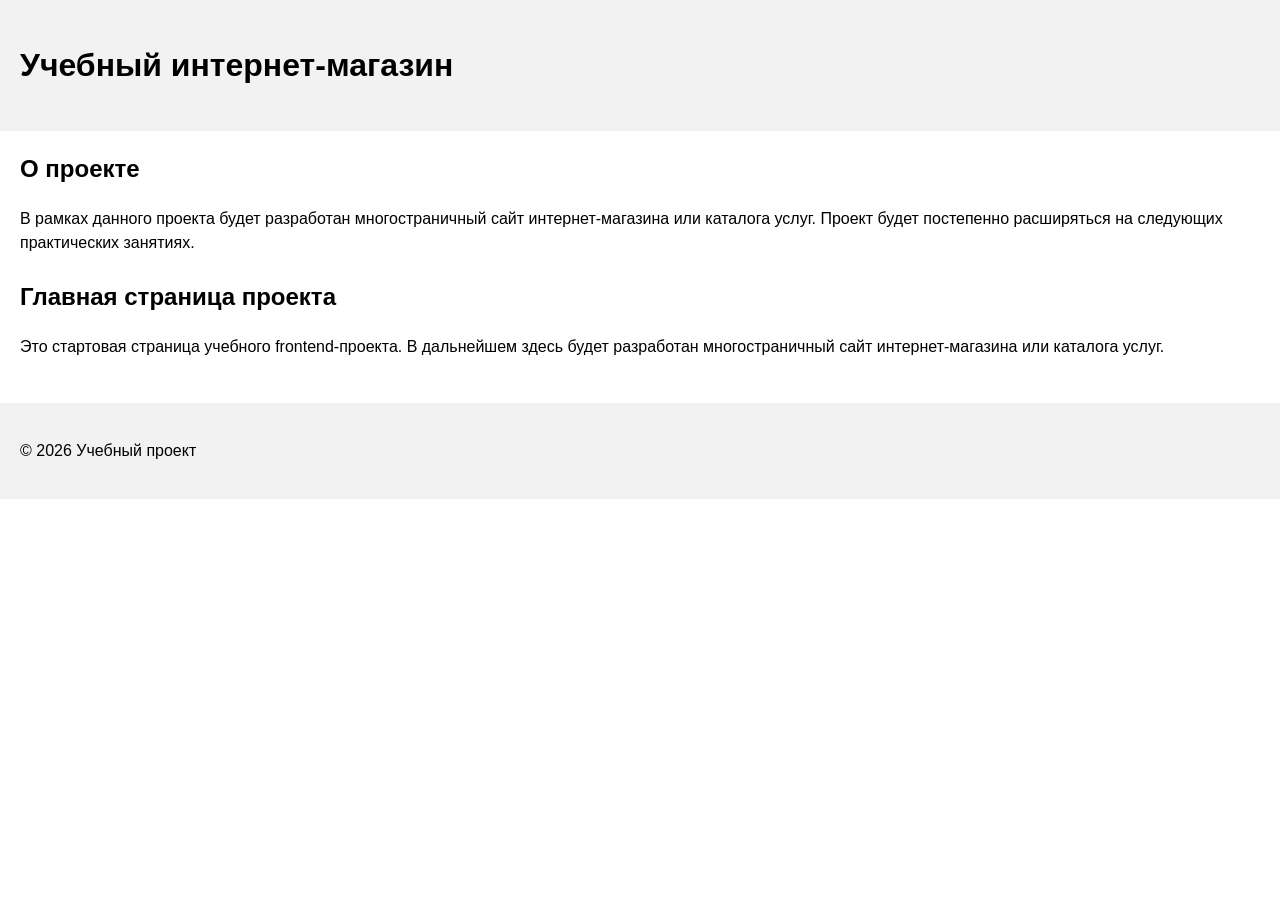
==== index.html @ 0c9a11f1 "feat: add project description section" ====
<!DOCTYPE html>
<html lang="ru">
<head>
  <meta charset="UTF-8">
  <meta name="viewport" content="width=device-width, initial-scale=1.0">
  <title>Каталог товаров</title>
  <link rel="stylesheet" href="css/style.css">
</head>
<body>
  <header>
    <h1>Учебный интернет-магазин</h1>
  </header>

  <main>
    <section>
      <h2>О проекте</h2>
      <p>
        В рамках данного проекта будет разработан многостраничный сайт
        интернет-магазина или каталога услуг. Проект будет постепенно
        расширяться на следующих практических занятиях.
      </p>
    </section>
    <section>
      <h2>Главная страница проекта</h2>
      <p>
        Это стартовая страница учебного frontend-проекта.
        В дальнейшем здесь будет разработан многостраничный сайт
        интернет-магазина или каталога услуг.
      </p>
    </section>
  </main>

  <footer>
    <p>&copy; 2026 Учебный проект</p>
  </footer>
</body>
</html>
---- css/style.css ----
body {
  margin: 0;
  font-family: Arial, sans-serif;
  line-height: 1.5;
}

header,
main,
footer {
  padding: 20px;
}

header {
  background-color: #f2f2f2;
}

footer {
  background-color: #f2f2f2;
}
section {
  margin-bottom: 24px;
}

section h2 {
  margin-top: 0;
}
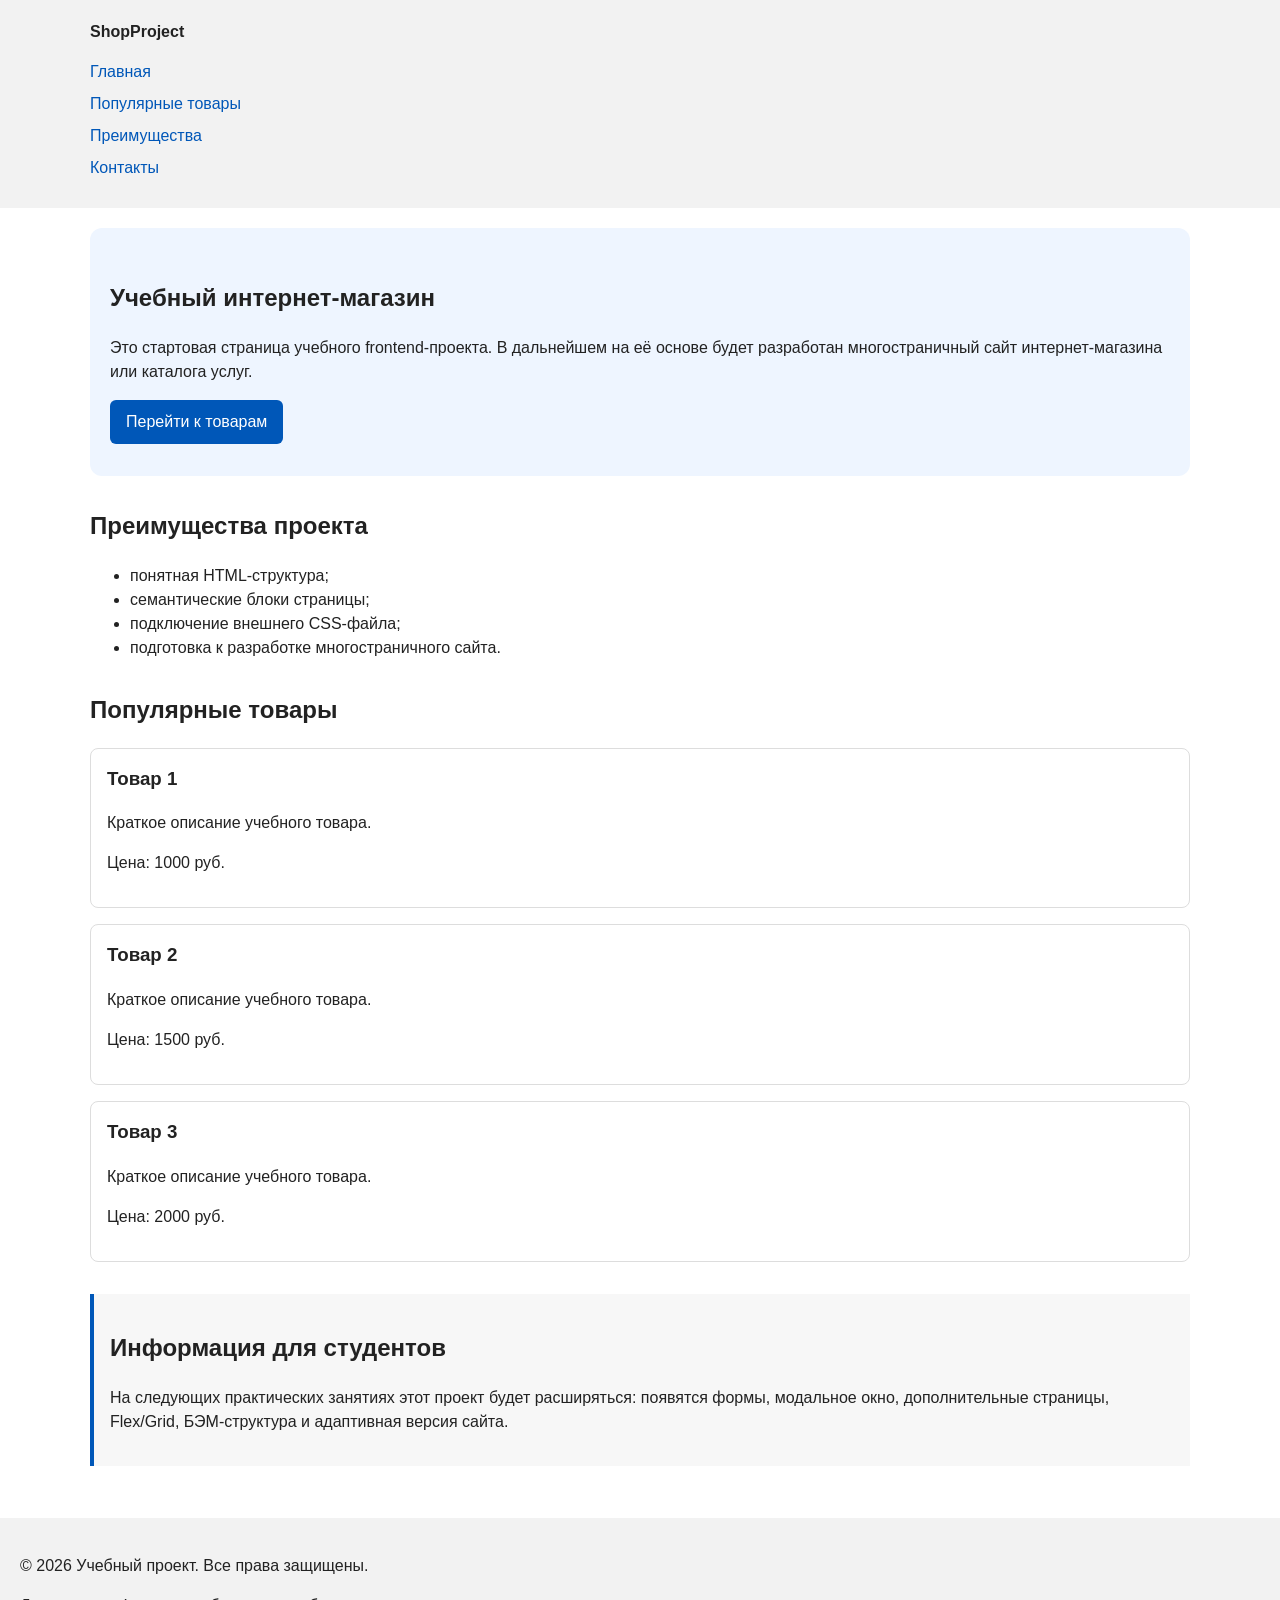
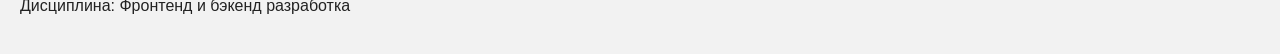
==== commit 80a52ce7: "feat: add semantic HTML structure and base CSS styles" ====
--- a/index.html
+++ b/index.html
@@ -3,35 +3,93 @@
 <head>
   <meta charset="UTF-8">
   <meta name="viewport" content="width=device-width, initial-scale=1.0">
-  <title>Каталог товаров</title>
+  <title>Учебный интернет-магазин</title>
   <link rel="stylesheet" href="css/style.css">
 </head>
 <body>
+
+  <!-- Этап 3. Шапка сайта -->
   <header>
-    <h1>Учебный интернет-магазин</h1>
+    <div class="site-header">
+      <a class="site-logo" href="index.html">ShopProject</a>
+
+      <nav class="site-nav" aria-label="Основная навигация">
+        <ul class="site-nav__list">
+          <li><a href="index.html">Главная</a></li>
+          <li><a href="#popular">Популярные товары</a></li>
+          <li><a href="#advantages">Преимущества</a></li>
+          <li><a href="#contacts">Контакты</a></li>
+        </ul>
+      </nav>
+    </div>
   </header>
 
+  <!-- Этап 4. Основное содержимое страницы -->
   <main>
-    <section>
-      <h2>О проекте</h2>
-      <p>
-        В рамках данного проекта будет разработан многостраничный сайт
-        интернет-магазина или каталога услуг. Проект будет постепенно
-        расширяться на следующих практических занятиях.
-      </p>
-    </section>
-    <section>
-      <h2>Главная страница проекта</h2>
+
+    <!-- Этап 5. Hero-блок -->
+    <section class="hero">
+      <h1>Учебный интернет-магазин</h1>
       <p>
         Это стартовая страница учебного frontend-проекта.
-        В дальнейшем здесь будет разработан многостраничный сайт
+        В дальнейшем на её основе будет разработан многостраничный сайт
         интернет-магазина или каталога услуг.
       </p>
+      <a class="button" href="#popular">Перейти к товарам</a>
     </section>
+
+    <!-- Этап 6. Блок преимуществ -->
+    <section class="section" id="advantages">
+      <h2>Преимущества проекта</h2>
+
+      <ul class="advantages-list">
+        <li>понятная HTML-структура;</li>
+        <li>семантические блоки страницы;</li>
+        <li>подключение внешнего CSS-файла;</li>
+        <li>подготовка к разработке многостраничного сайта.</li>
+      </ul>
+    </section>
+
+    <!-- Этап 7. Блок популярных товаров -->
+    <section class="section" id="popular">
+      <h2>Популярные товары</h2>
+
+      <article class="product-card">
+        <h3>Товар 1</h3>
+        <p>Краткое описание учебного товара.</p>
+        <p>Цена: 1000 руб.</p>
+      </article>
+
+      <article class="product-card">
+        <h3>Товар 2</h3>
+        <p>Краткое описание учебного товара.</p>
+        <p>Цена: 1500 руб.</p>
+      </article>
+
+      <article class="product-card">
+        <h3>Товар 3</h3>
+        <p>Краткое описание учебного товара.</p>
+        <p>Цена: 2000 руб.</p>
+      </article>
+    </section>
+
+    <!-- Этап 8. Дополнительный блок aside -->
+    <aside class="aside-info">
+      <h2>Информация для студентов</h2>
+      <p>
+        На следующих практических занятиях этот проект будет расширяться:
+        появятся формы, модальное окно, дополнительные страницы, Flex/Grid,
+        БЭМ-структура и адаптивная версия сайта.
+      </p>
+    </aside>
+
   </main>
 
-  <footer>
-    <p>&copy; 2026 Учебный проект</p>
+  <!-- Этап 9. Подвал сайта -->
+  <footer id="contacts">
+    <p>&copy; 2026 Учебный проект. Все права защищены.</p>
+    <p>Дисциплина: Фронтенд и бэкенд разработка</p>
   </footer>
+
 </body>
 </html>
--- a/css/style.css
+++ b/css/style.css
@@ -1,26 +1,192 @@
+/* ============================================================
+   Этап 11. Базовые стили
+   ============================================================ */
+
+/*
+  Универсальное правило для всех элементов.
+  border-box делает расчёт размеров более понятным:
+  width включает content, padding и border.
+*/
+* {
+  box-sizing: border-box;
+}
+
+/*
+  Убираем стандартный внешний отступ браузера у body.
+  Без этого вокруг страницы может появиться белая рамка.
+*/
 body {
   margin: 0;
   font-family: Arial, sans-serif;
   line-height: 1.5;
+  color: #222222;
+  background-color: #ffffff;
 }
 
+/*
+  Задаём внутренние отступы для основных областей страницы.
+  Это делает содержимое визуально отделённым от краёв окна браузера.
+*/
 header,
 main,
 footer {
   padding: 20px;
 }
 
+/*
+  Оформляем шапку страницы.
+  Пока используется простой светло-серый фон.
+*/
 header {
   background-color: #f2f2f2;
 }
 
+/*
+  Оформляем подвал страницы тем же фоном,
+  чтобы визуально отделить его от основного содержимого.
+*/
 footer {
   background-color: #f2f2f2;
 }
-section {
-  margin-bottom: 24px;
+
+/* ============================================================
+   Этап 12. Шапка и навигация
+   ============================================================ */
+
+/*
+  Ограничиваем ширину содержимого шапки,
+  чтобы оно не растягивалось слишком сильно на широких экранах.
+*/
+.site-header {
+  max-width: 1100px;
+  margin: 0 auto;
 }
 
-section h2 {
+/*
+  Оформляем текстовый логотип.
+*/
+.site-logo {
+  font-weight: bold;
+  text-decoration: none;
+  color: #222222;
+}
+
+/*
+  Убираем стандартные отступы и маркеры списка навигации.
+*/
+.site-nav__list {
+  padding: 0;
+  margin: 16px 0 0;
+  list-style: none;
+}
+
+/*
+  Добавляем расстояние между пунктами меню.
+*/
+.site-nav__list li {
+  margin-bottom: 8px;
+}
+
+/*
+  Оформляем ссылки меню.
+*/
+.site-nav__list a {
+  color: #0057b8;
+  text-decoration: none;
+}
+
+/*
+  При наведении мыши подчёркиваем ссылку.
+  Подробно состояния интерфейса будут рассмотрены в практической работе 1.7.
+*/
+.site-nav__list a:hover {
+  text-decoration: underline;
+}
+
+/* ============================================================
+   Этап 13. Секции
+   ============================================================ */
+
+/*
+  Hero-блок — первый крупный блок страницы.
+  Он визуально отделяется от остальных разделов фоном и отступами.
+*/
+.hero {
+  max-width: 1100px;
+  margin: 0 auto 32px;
+  padding: 32px 20px;
+  background-color: #eef5ff;
+  border-radius: 12px;
+}
+
+/*
+  Общий класс для разделов страницы.
+*/
+.section {
+  max-width: 1100px;
+  margin: 0 auto 32px;
+}
+
+/*
+  Убираем лишний верхний отступ у заголовков разделов.
+*/
+.section h2 {
   margin-top: 0;
+}
+
+/* ============================================================
+   Этап 14. Карточки товаров
+   ============================================================ */
+
+/*
+  Карточка товара — самостоятельный блок.
+  На следующих занятиях карточки будут доработаны и выстроены в сетку.
+*/
+.product-card {
+  margin-bottom: 16px;
+  padding: 16px;
+  border: 1px solid #dddddd;
+  border-radius: 8px;
+  background-color: #ffffff;
+}
+
+/*
+  Убираем лишний верхний отступ у заголовка карточки.
+*/
+.product-card h3 {
+  margin-top: 0;
+}
+
+/* ============================================================
+   Этап 15. Кнопка и aside
+   ============================================================ */
+
+/*
+  Пока это обычная ссылка, но визуально она оформляется как кнопка.
+*/
+.button {
+  display: inline-block;
+  padding: 10px 16px;
+  color: #ffffff;
+  background-color: #0057b8;
+  text-decoration: none;
+  border-radius: 6px;
+}
+
+/*
+  Простое состояние наведения для кнопки.
+*/
+.button:hover {
+  background-color: #003f86;
+}
+
+/*
+  Дополнительный информационный блок.
+*/
+.aside-info {
+  max-width: 1100px;
+  margin: 0 auto 32px;
+  padding: 16px;
+  border-left: 4px solid #0057b8;
+  background-color: #f7f7f7;
 }
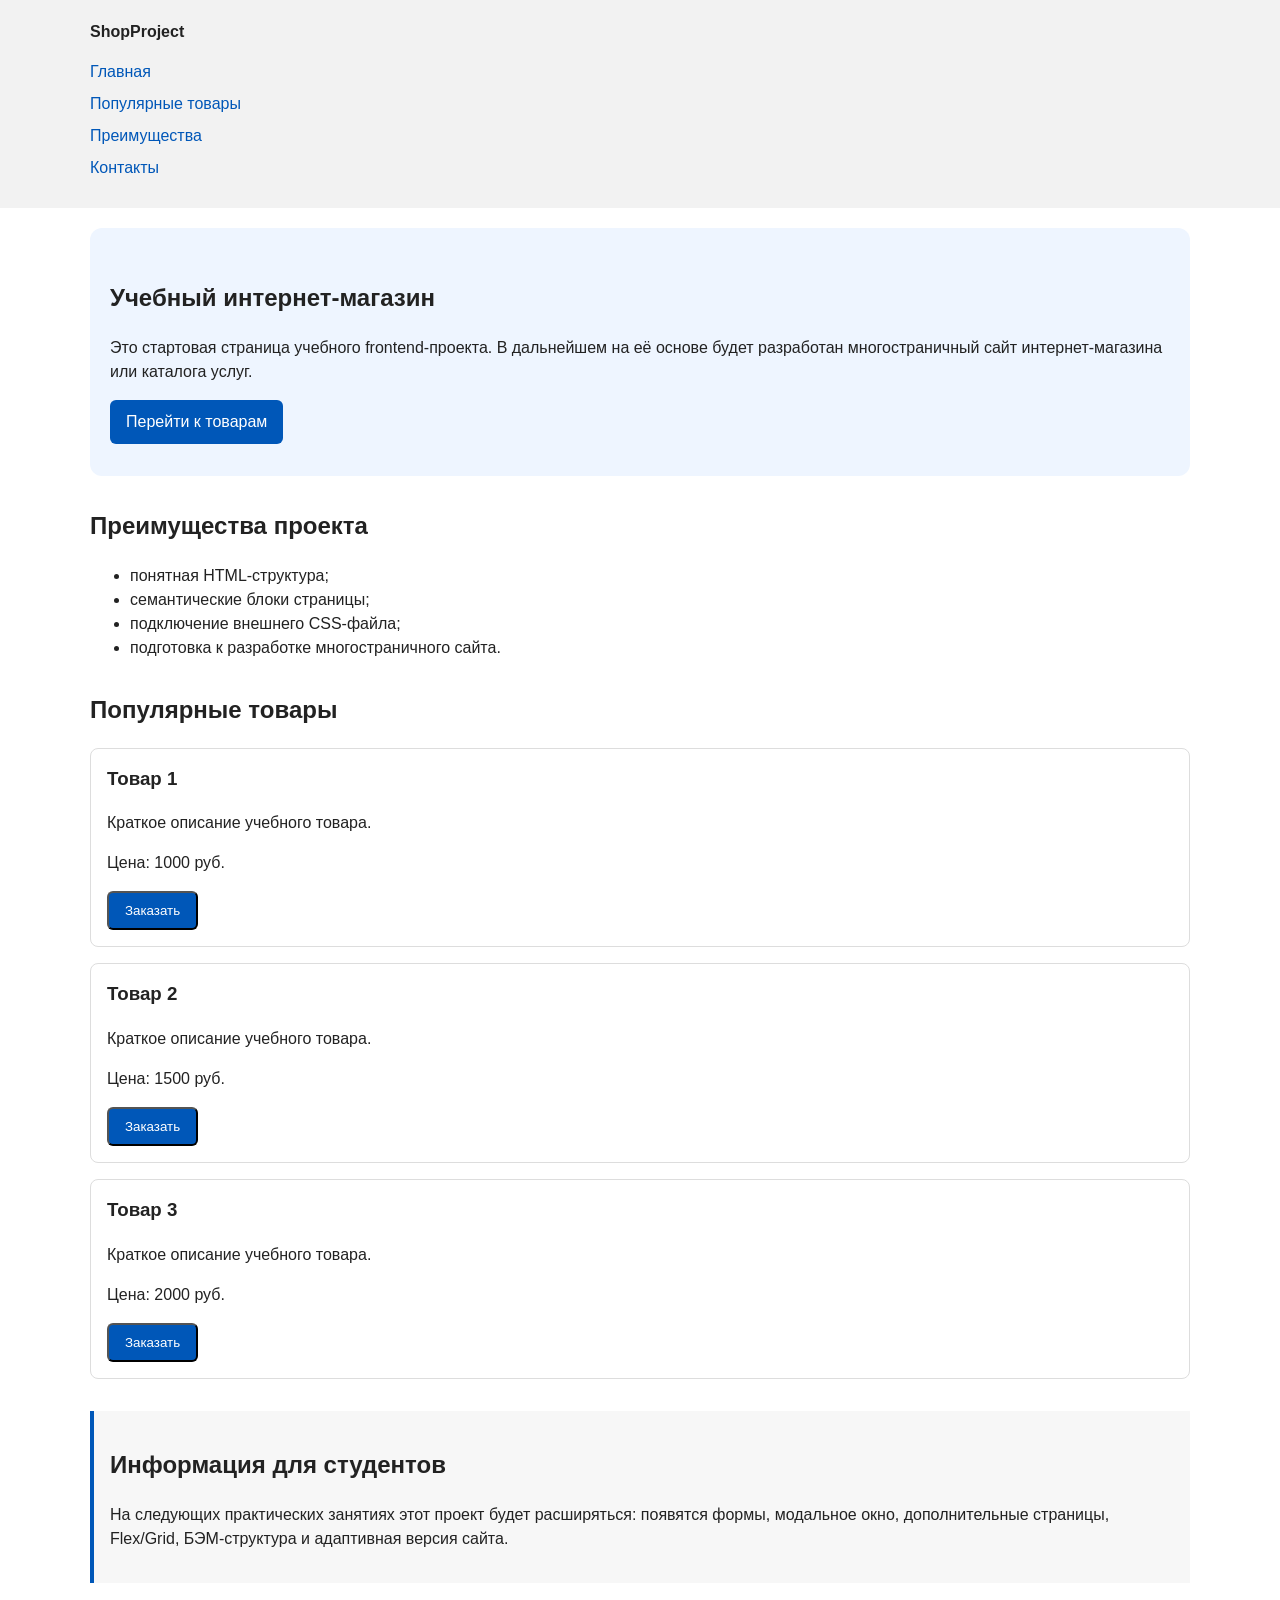
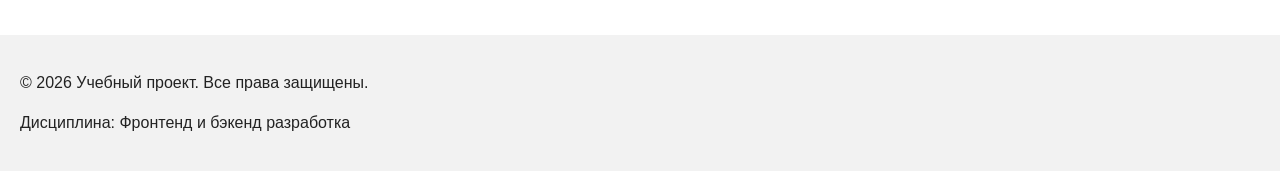
==== commit 963a690e: "feat: add order form modal and validation" ====
--- a/index.html
+++ b/index.html
@@ -5,6 +5,7 @@
   <meta name="viewport" content="width=device-width, initial-scale=1.0">
   <title>Учебный интернет-магазин</title>
   <link rel="stylesheet" href="css/style.css">
+  <script src="js/main.js" defer></script>
 </head>
 <body>
 
@@ -58,18 +59,27 @@
         <h3>Товар 1</h3>
         <p>Краткое описание учебного товара.</p>
         <p>Цена: 1000 руб.</p>
+        <button class="button product-card__button" type="button" data-product="Товар 1">
+          Заказать
+        </button>
       </article>
 
       <article class="product-card">
         <h3>Товар 2</h3>
         <p>Краткое описание учебного товара.</p>
         <p>Цена: 1500 руб.</p>
+        <button class="button product-card__button" type="button" data-product="Товар 2">
+          Заказать
+        </button>
       </article>
 
       <article class="product-card">
         <h3>Товар 3</h3>
         <p>Краткое описание учебного товара.</p>
         <p>Цена: 2000 руб.</p>
+        <button class="button product-card__button" type="button" data-product="Товар 3">
+          Заказать
+        </button>
       </article>
     </section>
 
@@ -85,6 +95,95 @@
 
   </main>
 
+  <!-- Модальное окно с формой заявки -->
+  <dialog class="order-dialog" id="order-dialog" aria-labelledby="order-dialog-title">
+    <h2 id="order-dialog-title">Оформление заявки</h2>
+
+    <form class="order-form" id="order-form" action="#" method="post" novalidate>
+      <input id="selected-product" name="selected-product" type="hidden">
+
+      <div class="form-field">
+        <label for="order-name">Имя</label>
+        <input
+          id="order-name"
+          name="name"
+          type="text"
+          placeholder="Введите ваше имя"
+          minlength="2"
+          autocomplete="given-name"
+          required
+        >
+      </div>
+
+      <div class="form-field">
+        <label for="order-email">E-mail</label>
+        <input
+          id="order-email"
+          name="email"
+          type="email"
+          placeholder="example@mail.ru"
+          autocomplete="email"
+          required
+        >
+      </div>
+
+      <div class="form-field">
+        <label for="order-phone">Телефон</label>
+        <input
+          id="order-phone"
+          name="phone"
+          type="tel"
+          inputmode="tel"
+          placeholder="+7 (900) 000-00-00"
+          pattern="^\+7 \(\d{3}\) \d{3}-\d{2}-\d{2}$"
+          required
+        >
+        <small>Формат: +7 (900) 000-00-00</small>
+      </div>
+
+      <div class="form-field">
+        <label for="order-date">Дата связи</label>
+        <input id="order-date" name="date" type="date">
+      </div>
+
+      <div class="form-field">
+        <label for="order-topic">Тема заявки</label>
+        <select id="order-topic" name="topic" required>
+          <option value="">Выберите тему</option>
+          <option value="product">Заказ товара</option>
+          <option value="consultation">Консультация</option>
+          <option value="delivery">Доставка</option>
+        </select>
+      </div>
+
+      <div class="form-field">
+        <label for="order-comment">Комментарий</label>
+        <textarea
+          id="order-comment"
+          name="comment"
+          rows="4"
+          placeholder="Укажите дополнительную информацию"
+        ></textarea>
+      </div>
+
+      <div class="form-field form-field--checkbox">
+        <label>
+          <input id="order-agreement" name="agreement" type="checkbox" required>
+          Я согласен на обработку данных
+        </label>
+      </div>
+
+      <div class="form-actions">
+        <button type="button" id="close-order-dialog">Закрыть</button>
+        <button type="submit">Отправить заявку</button>
+      </div>
+    </form>
+  </dialog>
+
+  <p class="success-message" id="success-message" hidden>
+    Форма успешно отправлена!
+  </p>
+
   <!-- Этап 9. Подвал сайта -->
   <footer id="contacts">
     <p>&copy; 2026 Учебный проект. Все права защищены.</p>
--- a/css/style.css
+++ b/css/style.css
@@ -189,4 +189,105 @@
   padding: 16px;
   border-left: 4px solid #0057b8;
   background-color: #f7f7f7;
+}
+/*
+  Модальное окно.
+  Элемент dialog сам умеет открываться поверх страницы.
+*/
+.order-dialog {
+  width: min(100% - 32px, 560px);
+  padding: 24px;
+  border: none;
+  border-radius: 12px;
+}
+
+/*
+  Затемнение фона за модальным окном.
+*/
+.order-dialog::backdrop {
+  background-color: rgba(0, 0, 0, 0.5);
+}
+
+/*
+  Поле формы.
+  Каждый блок получает нижний отступ.
+*/
+.form-field {
+  margin-bottom: 16px;
+}
+
+/*
+  Подпись поля.
+*/
+.form-field label {
+  display: block;
+  margin-bottom: 6px;
+}
+
+/*
+  Основные поля формы.
+*/
+.form-field input,
+.form-field select,
+.form-field textarea {
+  width: 100%;
+  padding: 10px 12px;
+  border: 1px solid #cccccc;
+  border-radius: 6px;
+  font: inherit;
+}
+
+/*
+  Checkbox не должен занимать всю ширину.
+*/
+.form-field input[type="checkbox"] {
+  width: auto;
+}
+
+/*
+  Подсказка под полем телефона.
+*/
+.form-field small {
+  display: block;
+  margin-top: 4px;
+  color: #666666;
+}
+
+/*
+  Видимый фокус для клавиатурной навигации.
+*/
+.form-field input:focus-visible,
+.form-field select:focus-visible,
+.form-field textarea:focus-visible,
+.form-actions button:focus-visible {
+  outline: 2px solid #0057b8;
+  outline-offset: 2px;
+}
+
+/*
+  Подсветка ошибочных полей.
+  Атрибут aria-invalid будет добавляться через JavaScript.
+*/
+[aria-invalid="true"] {
+  border-color: #b00020;
+}
+
+/*
+  Кнопки формы.
+*/
+.form-actions {
+  display: flex;
+  gap: 12px;
+  margin-top: 20px;
+}
+
+/*
+  Сообщение об успешной отправке.
+*/
+.success-message {
+  max-width: 1100px;
+  margin: 24px auto;
+  padding: 16px;
+  border-left: 4px solid #168a2f;
+  background-color: #eefaf0;
 }
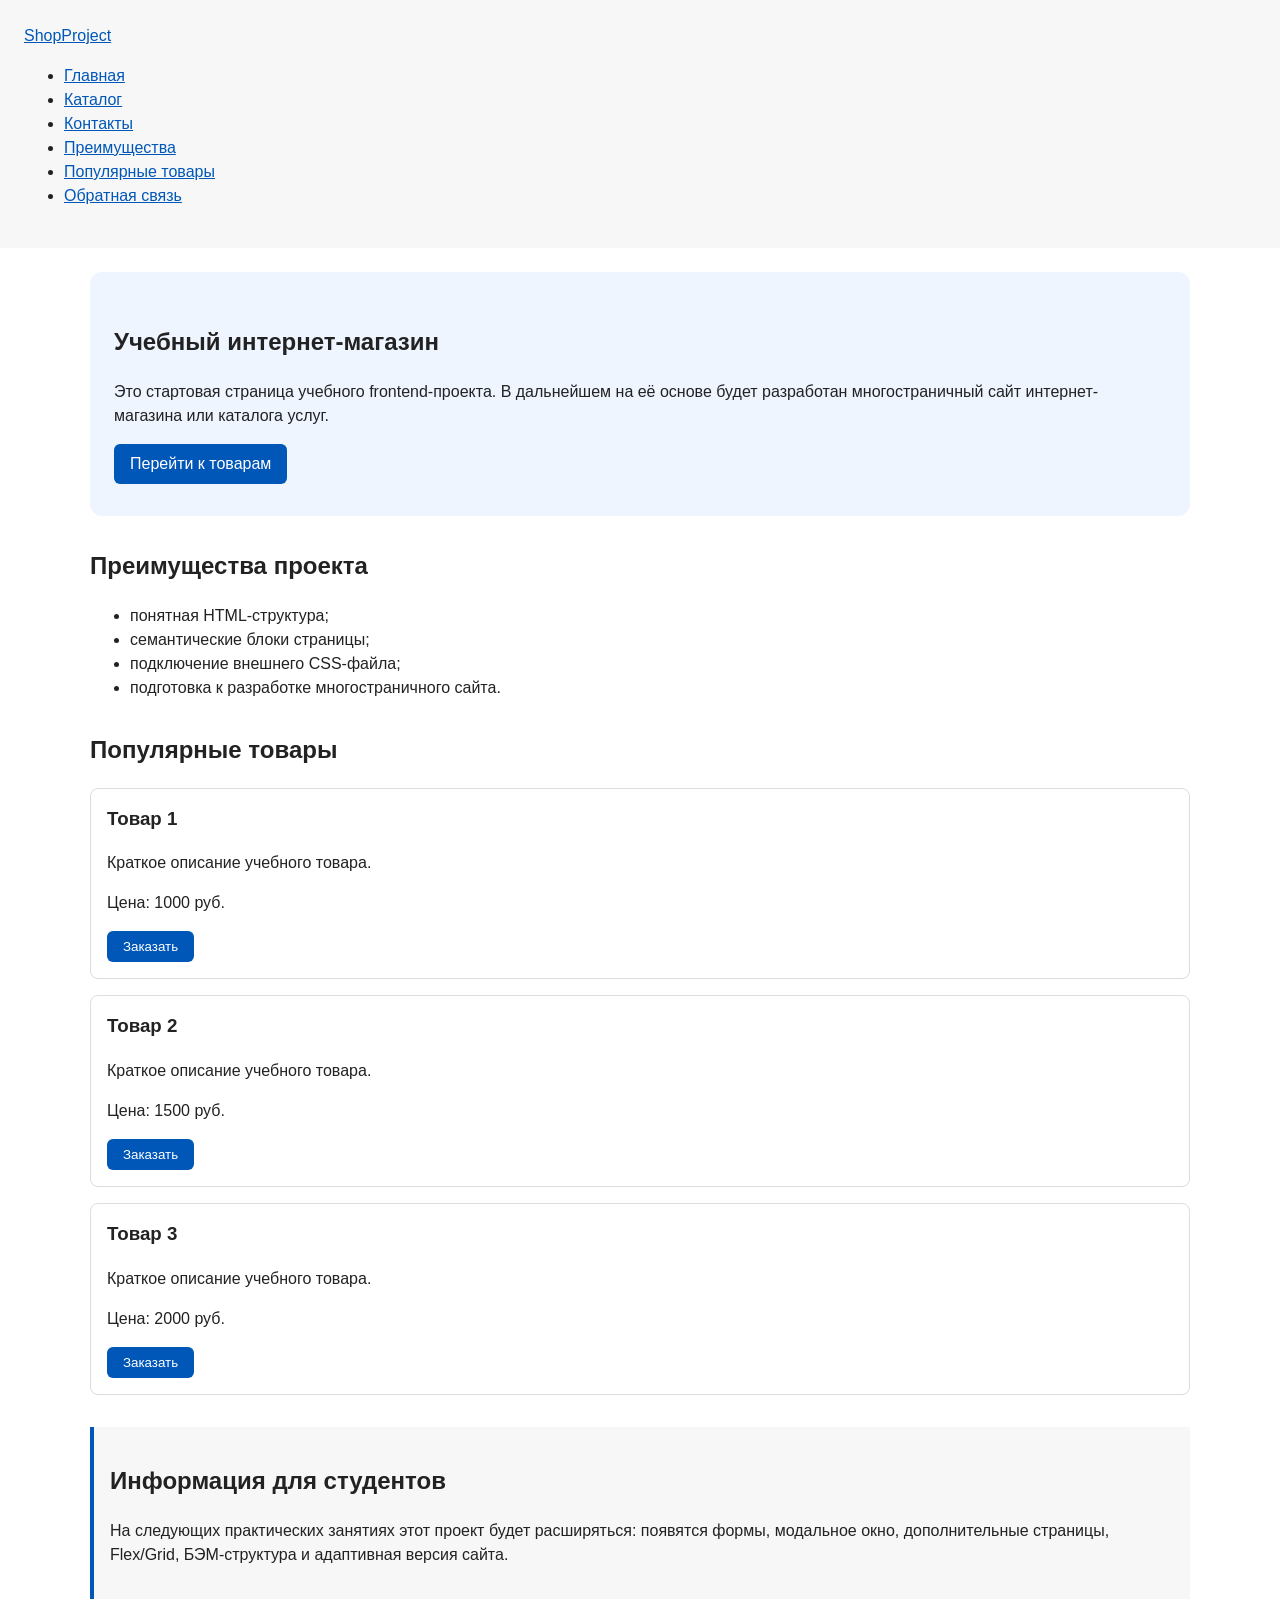
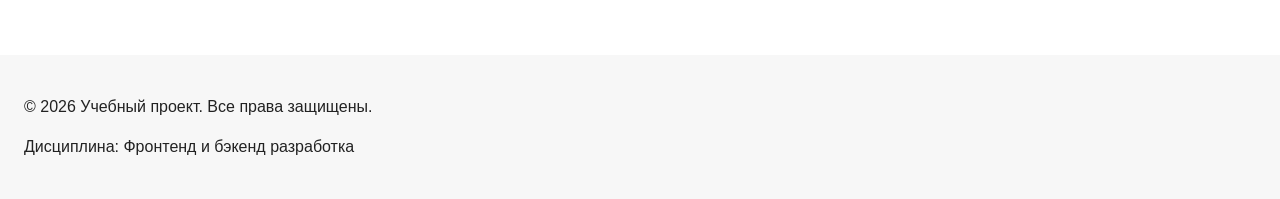
==== commit 496b4ce4: "feat: add multi-page structure navigation and anchors" ====
--- a/index.html
+++ b/index.html
@@ -3,13 +3,14 @@
 <head>
   <meta charset="UTF-8">
   <meta name="viewport" content="width=device-width, initial-scale=1.0">
-  <title>Учебный интернет-магазин</title>
+  <meta name="description" content="Учебный интернет-магазин: популярные товары, преимущества и форма заявки.">
+  <title>Главная – Учебный интернет-магазин</title>
   <link rel="stylesheet" href="css/style.css">
   <script src="js/main.js" defer></script>
 </head>
 <body>
 
-  <!-- Этап 3. Шапка сайта -->
+  <!-- Шапка сайта -->
   <header>
     <div class="site-header">
       <a class="site-logo" href="index.html">ShopProject</a>
@@ -17,18 +18,20 @@
       <nav class="site-nav" aria-label="Основная навигация">
         <ul class="site-nav__list">
           <li><a href="index.html">Главная</a></li>
-          <li><a href="#popular">Популярные товары</a></li>
-          <li><a href="#advantages">Преимущества</a></li>
-          <li><a href="#contacts">Контакты</a></li>
+          <li><a href="catalog.html">Каталог</a></li>
+          <li><a href="contacts.html">Контакты</a></li>
+          <li><a href="index.html#advantages">Преимущества</a></li>
+          <li><a href="index.html#popular">Популярные товары</a></li>
+          <li><a href="index.html#contacts">Обратная связь</a></li>
         </ul>
       </nav>
     </div>
   </header>
 
-  <!-- Этап 4. Основное содержимое страницы -->
+  <!-- Основное содержимое -->
   <main>
 
-    <!-- Этап 5. Hero-блок -->
+    <!-- Hero-блок -->
     <section class="hero">
       <h1>Учебный интернет-магазин</h1>
       <p>
@@ -39,7 +42,7 @@
       <a class="button" href="#popular">Перейти к товарам</a>
     </section>
 
-    <!-- Этап 6. Блок преимуществ -->
+    <!-- Блок преимуществ -->
     <section class="section" id="advantages">
       <h2>Преимущества проекта</h2>
 
@@ -51,7 +54,7 @@
       </ul>
     </section>
 
-    <!-- Этап 7. Блок популярных товаров -->
+    <!-- Блок популярных товаров -->
     <section class="section" id="popular">
       <h2>Популярные товары</h2>
 
@@ -83,7 +86,7 @@
       </article>
     </section>
 
-    <!-- Этап 8. Дополнительный блок aside -->
+    <!-- Дополнительный блок -->
     <aside class="aside-info">
       <h2>Информация для студентов</h2>
       <p>
@@ -184,7 +187,7 @@
     Форма успешно отправлена!
   </p>
 
-  <!-- Этап 9. Подвал сайта -->
+  <!-- Подвал сайта -->
   <footer id="contacts">
     <p>&copy; 2026 Учебный проект. Все права защищены.</p>
     <p>Дисциплина: Фронтенд и бэкенд разработка</p>
--- a/css/style.css
+++ b/css/style.css
@@ -1,293 +1,255 @@
-/* ============================================================
-   Этап 11. Базовые стили
-   ============================================================ */
-
-/*
-  Универсальное правило для всех элементов.
-  border-box делает расчёт размеров более понятным:
-  width включает content, padding и border.
-*/
+/* ===================================
+   1. Переменные проекта
+   =================================== */
+
+:root {
+  /* Основные цвета проекта */
+  --color-bg: #ffffff;
+  --color-text: #222222;
+  --color-muted: #666666;
+  --color-primary: #0057b8;
+  --color-primary-dark: #003f86;
+  --color-border: #dddddd;
+  --color-surface: #f7f7f7;
+  --color-surface-accent: #eef5ff;
+  --color-danger: #b00020;
+  --color-success: #168a2f;
+  --color-success-bg: #eefaf0;
+  --color-white: #ffffff;
+
+  /* Отступы */
+  --space-xs: 4px;
+  --space-sm: 8px;
+  --space-md: 16px;
+  --space-lg: 24px;
+  --space-xl: 32px;
+
+  /* Скругления */
+  --radius-sm: 6px;
+  --radius-md: 8px;
+  --radius-lg: 12px;
+
+  /* Размеры */
+  --container-width: 1100px;
+}
+
+/* ===================================
+   2. Базовые стили
+   =================================== */
+
 * {
   box-sizing: border-box;
 }
 
-/*
-  Убираем стандартный внешний отступ браузера у body.
-  Без этого вокруг страницы может появиться белая рамка.
-*/
 body {
   margin: 0;
   font-family: Arial, sans-serif;
   line-height: 1.5;
-  color: #222222;
-  background-color: #ffffff;
-}
-
-/*
-  Задаём внутренние отступы для основных областей страницы.
-  Это делает содержимое визуально отделённым от краёв окна браузера.
-*/
+  color: var(--color-text);
+  background-color: var(--color-bg);
+}
+
 header,
 main,
 footer {
-  padding: 20px;
-}
-
-/*
-  Оформляем шапку страницы.
-  Пока используется простой светло-серый фон.
-*/
+  padding: var(--space-lg);
+}
+
 header {
-  background-color: #f2f2f2;
-}
-
-/*
-  Оформляем подвал страницы тем же фоном,
-  чтобы визуально отделить его от основного содержимого.
-*/
+  background-color: var(--color-surface);
+}
+
 footer {
-  background-color: #f2f2f2;
-}
-
-/* ============================================================
-   Этап 12. Шапка и навигация
-   ============================================================ */
-
-/*
-  Ограничиваем ширину содержимого шапки,
-  чтобы оно не растягивалось слишком сильно на широких экранах.
-*/
-.site-header {
-  max-width: 1100px;
-  margin: 0 auto;
-}
-
-/*
-  Оформляем текстовый логотип.
-*/
-.site-logo {
-  font-weight: bold;
+  background-color: var(--color-surface);
+}
+
+/* ===================================
+   3. Общие элементы интерфейса
+   =================================== */
+
+a {
+  color: var(--color-primary);
+}
+
+a:hover {
+  color: var(--color-primary-dark);
+}
+
+a:focus-visible {
+  outline: 2px solid var(--color-primary);
+  outline-offset: 3px;
+}
+
+.button {
+  display: inline-block;
+  padding: var(--space-sm) var(--space-md);
+  color: var(--color-white);
+  background-color: var(--color-primary);
   text-decoration: none;
-  color: #222222;
-}
-
-/*
-  Убираем стандартные отступы и маркеры списка навигации.
-*/
-.site-nav__list {
-  padding: 0;
-  margin: 16px 0 0;
-  list-style: none;
-}
-
-/*
-  Добавляем расстояние между пунктами меню.
-*/
-.site-nav__list li {
-  margin-bottom: 8px;
-}
-
-/*
-  Оформляем ссылки меню.
-*/
-.site-nav__list a {
-  color: #0057b8;
-  text-decoration: none;
-}
-
-/*
-  При наведении мыши подчёркиваем ссылку.
-  Подробно состояния интерфейса будут рассмотрены в практической работе 1.7.
-*/
-.site-nav__list a:hover {
-  text-decoration: underline;
-}
-
-/* ============================================================
-   Этап 13. Секции
-   ============================================================ */
-
-/*
-  Hero-блок — первый крупный блок страницы.
-  Он визуально отделяется от остальных разделов фоном и отступами.
-*/
+  border: none;
+  border-radius: var(--radius-sm);
+  cursor: pointer;
+}
+
+.button:hover {
+  background-color: var(--color-primary-dark);
+}
+
+.button:focus-visible {
+  outline: 2px solid var(--color-primary);
+  outline-offset: 3px;
+}
+
+.button:disabled {
+  opacity: 0.6;
+  cursor: not-allowed;
+}
+
+/* ===================================
+   4. Компоненты страницы
+   =================================== */
+
 .hero {
-  max-width: 1100px;
-  margin: 0 auto 32px;
-  padding: 32px 20px;
-  background-color: #eef5ff;
-  border-radius: 12px;
-}
-
-/*
-  Общий класс для разделов страницы.
-*/
+  max-width: var(--container-width);
+  margin: 0 auto var(--space-xl);
+  padding: var(--space-xl) var(--space-lg);
+  background-color: var(--color-surface-accent);
+  border-radius: var(--radius-lg);
+}
+
 .section {
-  max-width: 1100px;
-  margin: 0 auto 32px;
-}
-
-/*
-  Убираем лишний верхний отступ у заголовков разделов.
-*/
+  max-width: var(--container-width);
+  margin: 0 auto var(--space-xl);
+}
+
 .section h2 {
   margin-top: 0;
 }
 
-/* ============================================================
-   Этап 14. Карточки товаров
-   ============================================================ */
-
-/*
-  Карточка товара — самостоятельный блок.
-  На следующих занятиях карточки будут доработаны и выстроены в сетку.
-*/
 .product-card {
-  margin-bottom: 16px;
-  padding: 16px;
-  border: 1px solid #dddddd;
-  border-radius: 8px;
-  background-color: #ffffff;
-}
-
-/*
-  Убираем лишний верхний отступ у заголовка карточки.
-*/
+  margin-bottom: var(--space-md);
+  padding: var(--space-md);
+  border: 1px solid var(--color-border);
+  border-radius: var(--radius-md);
+  background-color: var(--color-bg);
+}
+
+.product-card:hover {
+  border-color: var(--color-primary);
+}
+
 .product-card h3 {
   margin-top: 0;
 }
 
-/* ============================================================
-   Этап 15. Кнопка и aside
-   ============================================================ */
-
-/*
-  Пока это обычная ссылка, но визуально она оформляется как кнопка.
-*/
-.button {
-  display: inline-block;
-  padding: 10px 16px;
-  color: #ffffff;
-  background-color: #0057b8;
-  text-decoration: none;
-  border-radius: 6px;
-}
-
-/*
-  Простое состояние наведения для кнопки.
-*/
-.button:hover {
-  background-color: #003f86;
-}
-
-/*
-  Дополнительный информационный блок.
-*/
 .aside-info {
-  max-width: 1100px;
-  margin: 0 auto 32px;
-  padding: 16px;
-  border-left: 4px solid #0057b8;
-  background-color: #f7f7f7;
-}
-/*
-  Модальное окно.
-  Элемент dialog сам умеет открываться поверх страницы.
-*/
+  max-width: var(--container-width);
+  margin: 0 auto var(--space-xl);
+  padding: var(--space-md);
+  border-left: 4px solid var(--color-primary);
+  background-color: var(--color-surface);
+}
+
+/* ===================================
+   5. Форма и модальное окно
+   =================================== */
+
 .order-dialog {
   width: min(100% - 32px, 560px);
-  padding: 24px;
+  padding: var(--space-lg);
   border: none;
-  border-radius: 12px;
-}
-
-/*
-  Затемнение фона за модальным окном.
-*/
+  border-radius: var(--radius-lg);
+}
+
 .order-dialog::backdrop {
   background-color: rgba(0, 0, 0, 0.5);
 }
 
-/*
-  Поле формы.
-  Каждый блок получает нижний отступ.
-*/
 .form-field {
-  margin-bottom: 16px;
-}
-
-/*
-  Подпись поля.
-*/
+  margin-bottom: var(--space-md);
+}
+
 .form-field label {
   display: block;
-  margin-bottom: 6px;
-}
-
-/*
-  Основные поля формы.
-*/
+  margin-bottom: var(--space-xs);
+}
+
 .form-field input,
 .form-field select,
 .form-field textarea {
   width: 100%;
   padding: 10px 12px;
-  border: 1px solid #cccccc;
-  border-radius: 6px;
+  border: 1px solid var(--color-border);
+  border-radius: var(--radius-sm);
   font: inherit;
 }
 
-/*
-  Checkbox не должен занимать всю ширину.
-*/
 .form-field input[type="checkbox"] {
   width: auto;
 }
 
-/*
-  Подсказка под полем телефона.
-*/
 .form-field small {
   display: block;
-  margin-top: 4px;
-  color: #666666;
-}
-
-/*
-  Видимый фокус для клавиатурной навигации.
-*/
+  margin-top: var(--space-xs);
+  color: var(--color-muted);
+}
+
+.form-field input:hover,
+.form-field select:hover,
+.form-field textarea:hover {
+  border-color: var(--color-primary);
+}
+
 .form-field input:focus-visible,
 .form-field select:focus-visible,
 .form-field textarea:focus-visible,
 .form-actions button:focus-visible {
-  outline: 2px solid #0057b8;
-  outline-offset: 2px;
-}
-
-/*
-  Подсветка ошибочных полей.
-  Атрибут aria-invalid будет добавляться через JavaScript.
-*/
+  outline: 2px solid var(--color-primary);
+  outline-offset: 3px;
+}
+
 [aria-invalid="true"] {
-  border-color: #b00020;
-}
-
-/*
-  Кнопки формы.
-*/
+  border-color: var(--color-danger);
+}
+
 .form-actions {
   display: flex;
-  gap: 12px;
-  margin-top: 20px;
-}
-
-/*
-  Сообщение об успешной отправке.
-*/
+  gap: var(--space-md);
+  margin-top: var(--space-lg);
+}
+
 .success-message {
-  max-width: 1100px;
-  margin: 24px auto;
-  padding: 16px;
-  border-left: 4px solid #168a2f;
-  background-color: #eefaf0;
+  max-width: var(--container-width);
+  margin: var(--space-lg) auto;
+  padding: var(--space-md);
+  border-left: 4px solid var(--color-success);
+  background-color: var(--color-success-bg);
+}
+/* ===================================
+   6. Хлебные крошки и якоря
+   =================================== */
+
+.breadcrumbs {
+  max-width: var(--container-width);
+  margin: 0 auto var(--space-md);
+  font-size: 14px;
+  color: var(--color-muted);
+}
+
+.breadcrumbs a {
+  color: var(--color-primary);
+}
+
+.breadcrumbs span::before {
+  content: " / ";
+  color: var(--color-muted);
+}
+
+html {
+  scroll-behavior: smooth;
+}
+
+:target {
+  outline: 2px dashed var(--color-primary);
+  outline-offset: 4px;
 }
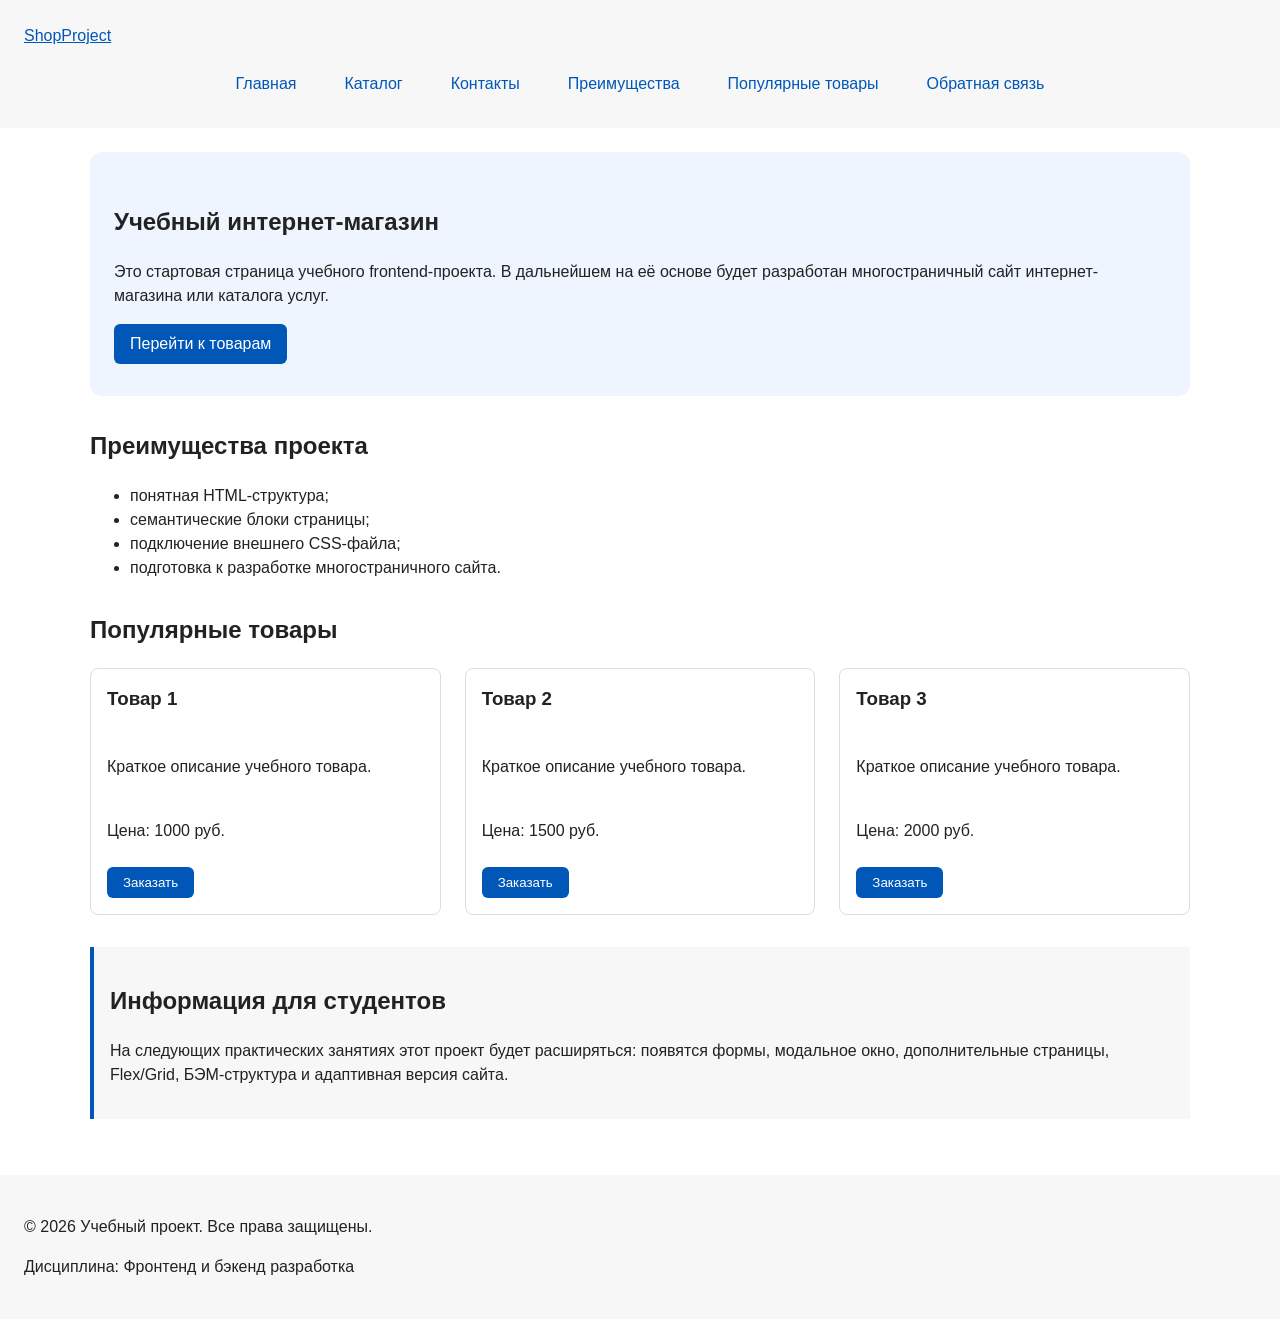
==== commit e2bfbd12: "feat: add flex navigation and grid catalog layout" ====
--- a/index.html
+++ b/index.html
@@ -58,32 +58,34 @@
     <section class="section" id="popular">
       <h2>Популярные товары</h2>
 
-      <article class="product-card">
-        <h3>Товар 1</h3>
-        <p>Краткое описание учебного товара.</p>
-        <p>Цена: 1000 руб.</p>
-        <button class="button product-card__button" type="button" data-product="Товар 1">
-          Заказать
-        </button>
-      </article>
+      <div class="products-grid">
+        <article class="product-card">
+          <h3>Товар 1</h3>
+          <p>Краткое описание учебного товара.</p>
+          <p>Цена: 1000 руб.</p>
+          <button class="button product-card__button" type="button" data-product="Товар 1">
+            Заказать
+          </button>
+        </article>
 
-      <article class="product-card">
-        <h3>Товар 2</h3>
-        <p>Краткое описание учебного товара.</p>
-        <p>Цена: 1500 руб.</p>
-        <button class="button product-card__button" type="button" data-product="Товар 2">
-          Заказать
-        </button>
-      </article>
+        <article class="product-card">
+          <h3>Товар 2</h3>
+          <p>Краткое описание учебного товара.</p>
+          <p>Цена: 1500 руб.</p>
+          <button class="button product-card__button" type="button" data-product="Товар 2">
+            Заказать
+          </button>
+        </article>
 
-      <article class="product-card">
-        <h3>Товар 3</h3>
-        <p>Краткое описание учебного товара.</p>
-        <p>Цена: 2000 руб.</p>
-        <button class="button product-card__button" type="button" data-product="Товар 3">
-          Заказать
-        </button>
-      </article>
+        <article class="product-card">
+          <h3>Товар 3</h3>
+          <p>Краткое описание учебного товара.</p>
+          <p>Цена: 2000 руб.</p>
+          <button class="button product-card__button" type="button" data-product="Товар 3">
+            Заказать
+          </button>
+        </article>
+      </div>
     </section>
 
     <!-- Дополнительный блок -->
--- a/css/style.css
+++ b/css/style.css
@@ -252,4 +252,103 @@
 :target {
   outline: 2px dashed var(--color-primary);
   outline-offset: 4px;
+}
+/* ===================================
+   7. Flexbox-навигация и Grid-раскладка
+   =================================== */
+
+.site-nav__list {
+  display: flex;
+  flex-wrap: wrap;
+  justify-content: center;
+  align-items: center;
+  gap: var(--space-md);
+  padding: 0;
+  margin: var(--space-md) 0 0;
+  list-style: none;
+}
+
+.site-nav__list a {
+  display: inline-block;
+  padding: var(--space-sm) var(--space-md);
+  color: var(--color-primary);
+  text-decoration: none;
+  border-radius: var(--radius-sm);
+}
+
+.site-nav__list a:hover {
+  color: var(--color-white);
+  background-color: var(--color-primary);
+}
+
+.products-grid {
+  display: grid;
+  grid-template-columns: repeat(3, 1fr);
+  gap: var(--space-lg);
+}
+
+.product-card {
+  display: flex;
+  flex-direction: column;
+  gap: var(--space-sm);
+  margin-bottom: 0;
+  padding: var(--space-md);
+  border: 1px solid var(--color-border);
+  border-radius: var(--radius-md);
+  background-color: var(--color-bg);
+}
+
+.product-card .button {
+  margin-top: auto;
+  align-self: flex-start;
+}
+
+.catalog-layout {
+  max-width: var(--container-width);
+  margin: 0 auto var(--space-xl);
+  display: grid;
+  grid-template-columns: 260px 1fr;
+  grid-template-areas: "filters products";
+  gap: var(--space-lg);
+}
+
+.catalog-filters {
+  grid-area: filters;
+  padding: var(--space-md);
+  border: 1px solid var(--color-border);
+  border-radius: var(--radius-md);
+  background-color: var(--color-surface);
+}
+
+.catalog-products {
+  grid-area: products;
+}
+
+.filters-form {
+  display: grid;
+  gap: var(--space-md);
+}
+
+.filters-form fieldset {
+  margin: 0;
+  padding: var(--space-md);
+  border: 1px solid var(--color-border);
+  border-radius: var(--radius-sm);
+}
+
+.filters-form legend {
+  font-weight: 700;
+}
+
+.filters-form label {
+  display: block;
+  margin-bottom: var(--space-sm);
+}
+
+.filters-form input[type="number"] {
+  width: 100%;
+  padding: 8px 10px;
+  border: 1px solid var(--color-border);
+  border-radius: var(--radius-sm);
+  font: inherit;
 }
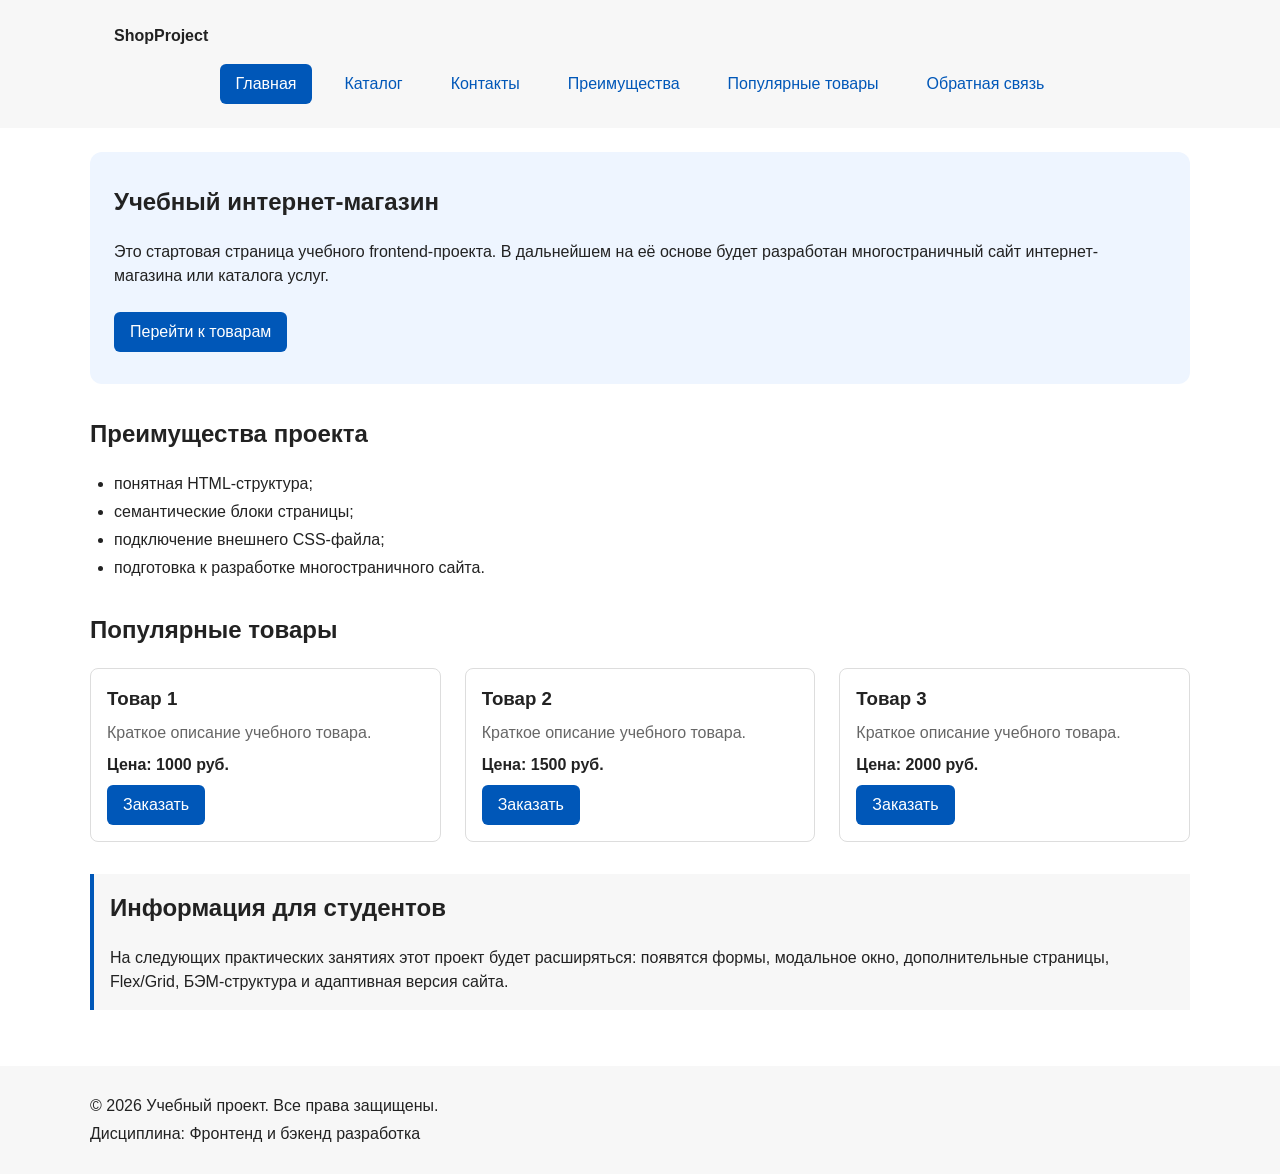
==== commit 4d5af27c: "refactor: apply BEM naming to CSS classes" ====
--- a/index.html
+++ b/index.html
@@ -11,77 +11,89 @@
 <body>
 
   <!-- Шапка сайта -->
-  <header>
-    <div class="site-header">
-      <a class="site-logo" href="index.html">ShopProject</a>
+  <header class="site-header">
+    <div class="site-header__inner">
+      <a class="site-header__logo" href="index.html">ShopProject</a>
 
       <nav class="site-nav" aria-label="Основная навигация">
         <ul class="site-nav__list">
-          <li><a href="index.html">Главная</a></li>
-          <li><a href="catalog.html">Каталог</a></li>
-          <li><a href="contacts.html">Контакты</a></li>
-          <li><a href="index.html#advantages">Преимущества</a></li>
-          <li><a href="index.html#popular">Популярные товары</a></li>
-          <li><a href="index.html#contacts">Обратная связь</a></li>
+          <li class="site-nav__item">
+            <a class="site-nav__link site-nav__link--active" href="index.html">Главная</a>
+          </li>
+          <li class="site-nav__item">
+            <a class="site-nav__link" href="catalog.html">Каталог</a>
+          </li>
+          <li class="site-nav__item">
+            <a class="site-nav__link" href="contacts.html">Контакты</a>
+          </li>
+          <li class="site-nav__item">
+            <a class="site-nav__link" href="index.html#advantages">Преимущества</a>
+          </li>
+          <li class="site-nav__item">
+            <a class="site-nav__link" href="index.html#popular">Популярные товары</a>
+          </li>
+          <li class="site-nav__item">
+            <a class="site-nav__link" href="index.html#contacts">Обратная связь</a>
+          </li>
         </ul>
       </nav>
     </div>
   </header>
 
   <!-- Основное содержимое -->
-  <main>
+  <main class="main">
 
     <!-- Hero-блок -->
     <section class="hero">
-      <h1>Учебный интернет-магазин</h1>
-      <p>
+      <h1 class="hero__title">Учебный интернет-магазин</h1>
+      <p class="hero__text">
         Это стартовая страница учебного frontend-проекта.
         В дальнейшем на её основе будет разработан многостраничный сайт
         интернет-магазина или каталога услуг.
       </p>
-      <a class="button" href="#popular">Перейти к товарам</a>
+      <a class="button button--primary" href="#popular">Перейти к товарам</a>
     </section>
 
     <!-- Блок преимуществ -->
     <section class="section" id="advantages">
-      <h2>Преимущества проекта</h2>
+      <h2 class="section__title">Преимущества проекта</h2>
 
       <ul class="advantages-list">
-        <li>понятная HTML-структура;</li>
-        <li>семантические блоки страницы;</li>
-        <li>подключение внешнего CSS-файла;</li>
-        <li>подготовка к разработке многостраничного сайта.</li>
+        <li class="advantages-list__item">понятная HTML-структура;</li>
+        <li class="advantages-list__item">семантические блоки страницы;</li>
+        <li class="advantages-list__item">подключение внешнего CSS-файла;</li>
+        <li class="advantages-list__item">подготовка к разработке многостраничного сайта.</li>
       </ul>
     </section>
 
     <!-- Блок популярных товаров -->
     <section class="section" id="popular">
-      <h2>Популярные товары</h2>
+      <h2 class="section__title">Популярные товары</h2>
 
       <div class="products-grid">
         <article class="product-card">
-          <h3>Товар 1</h3>
-          <p>Краткое описание учебного товара.</p>
-          <p>Цена: 1000 руб.</p>
-          <button class="button product-card__button" type="button" data-product="Товар 1">
+          <h3 class="product-card__title">Товар 1</h3>
+          <p class="product-card__description">Краткое описание учебного товара.</p>
+          <p class="product-card__price">Цена: 1000 руб.</p>
+          <button class="button button--primary product-card__button" type="button" data-product="Товар 1">
             Заказать
           </button>
         </article>
 
         <article class="product-card">
-          <h3>Товар 2</h3>
-          <p>Краткое описание учебного товара.</p>
-          <p>Цена: 1500 руб.</p>
-          <button class="button product-card__button" type="button" data-product="Товар 2">
+          <h3 class="product-card__title">Товар 2</h3>
+          <p class="product-card__description">Краткое описание учебного товара.</p>
+          <p class="product-card__price">Цена: 1500 руб.</p>
+          <button class="button button--primary product-card__button" type="button" data-product="Товар 2">
             Заказать
           </button>
         </article>
 
         <article class="product-card">
-          <h3>Товар 3</h3>
-          <p>Краткое описание учебного товара.</p>
-          <p>Цена: 2000 руб.</p>
-          <button class="button product-card__button" type="button" data-product="Товар 3">
+          <h3 class="product-card__title">Товар 3</h3>
+          <p class="product-card__description">Краткое описание учебного товара.</p>
+          <p class="product-card__price">Цена: 2000 руб.</p>
+          <button class="button button--primary product-card__button" type="button" data-product="Товар 3">
             Заказать
           </button>
         </article>
@@ -90,8 +102,8 @@
 
     <!-- Дополнительный блок -->
     <aside class="aside-info">
-      <h2>Информация для студентов</h2>
-      <p>
+      <h2 class="aside-info__title">Информация для студентов</h2>
+      <p class="aside-info__text">
         На следующих практических занятиях этот проект будет расширяться:
         появятся формы, модальное окно, дополнительные страницы, Flex/Grid,
         БЭМ-структура и адаптивная версия сайта.
@@ -102,14 +114,15 @@
 
   <!-- Модальное окно с формой заявки -->
   <dialog class="order-dialog" id="order-dialog" aria-labelledby="order-dialog-title">
-    <h2 id="order-dialog-title">Оформление заявки</h2>
+    <h2 class="order-dialog__title" id="order-dialog-title">Оформление заявки</h2>
 
     <form class="order-form" id="order-form" action="#" method="post" novalidate>
       <input id="selected-product" name="selected-product" type="hidden">
 
-      <div class="form-field">
-        <label for="order-name">Имя</label>
+      <div class="order-form__field">
+        <label class="order-form__label" for="order-name">Имя</label>
         <input
+          class="order-form__input"
           id="order-name"
           name="name"
           type="text"
@@ -120,9 +133,10 @@
         >
       </div>
 
-      <div class="form-field">
-        <label for="order-email">E-mail</label>
+      <div class="order-form__field">
+        <label class="order-form__label" for="order-email">E-mail</label>
         <input
+          class="order-form__input"
           id="order-email"
           name="email"
           type="email"
@@ -132,9 +146,10 @@
         >
       </div>
 
-      <div class="form-field">
-        <label for="order-phone">Телефон</label>
+      <div class="order-form__field">
+        <label class="order-form__label" for="order-phone">Телефон</label>
         <input
+          class="order-form__input"
           id="order-phone"
           name="phone"
           type="tel"
@@ -143,17 +158,17 @@
           pattern="^\+7 \(\d{3}\) \d{3}-\d{2}-\d{2}$"
           required
         >
-        <small>Формат: +7 (900) 000-00-00</small>
-      </div>
-
-      <div class="form-field">
-        <label for="order-date">Дата связи</label>
-        <input id="order-date" name="date" type="date">
-      </div>
-
-      <div class="form-field">
-        <label for="order-topic">Тема заявки</label>
-        <select id="order-topic" name="topic" required>
+        <small class="order-form__hint">Формат: +7 (900) 000-00-00</small>
+      </div>
+
+      <div class="order-form__field">
+        <label class="order-form__label" for="order-date">Дата связи</label>
+        <input class="order-form__input" id="order-date" name="date" type="date">
+      </div>
+
+      <div class="order-form__field">
+        <label class="order-form__label" for="order-topic">Тема заявки</label>
+        <select class="order-form__select" id="order-topic" name="topic" required>
           <option value="">Выберите тему</option>
           <option value="product">Заказ товара</option>
           <option value="consultation">Консультация</option>
@@ -161,9 +176,10 @@
         </select>
       </div>
 
-      <div class="form-field">
-        <label for="order-comment">Комментарий</label>
+      <div class="order-form__field">
+        <label class="order-form__label" for="order-comment">Комментарий</label>
         <textarea
+          class="order-form__textarea"
           id="order-comment"
           name="comment"
           rows="4"
@@ -171,16 +187,16 @@
         ></textarea>
       </div>
 
-      <div class="form-field form-field--checkbox">
-        <label>
+      <div class="order-form__field order-form__field--checkbox">
+        <label class="order-form__label order-form__label--checkbox">
           <input id="order-agreement" name="agreement" type="checkbox" required>
           Я согласен на обработку данных
         </label>
       </div>
 
-      <div class="form-actions">
-        <button type="button" id="close-order-dialog">Закрыть</button>
-        <button type="submit">Отправить заявку</button>
+      <div class="order-form__actions">
+        <button class="button button--secondary" type="button" id="close-order-dialog">Закрыть</button>
+        <button class="button button--primary" type="submit">Отправить заявку</button>
       </div>
     </form>
   </dialog>
@@ -190,9 +206,9 @@
   </p>
 
   <!-- Подвал сайта -->
-  <footer id="contacts">
-    <p>&copy; 2026 Учебный проект. Все права защищены.</p>
-    <p>Дисциплина: Фронтенд и бэкенд разработка</p>
+  <footer class="site-footer" id="contacts">
+    <p class="site-footer__text">&copy; 2026 Учебный проект. Все права защищены.</p>
+    <p class="site-footer__text">Дисциплина: Фронтенд и бэкенд разработка</p>
   </footer>
 
 </body>
--- a/css/style.css
+++ b/css/style.css
@@ -3,7 +3,6 @@
    =================================== */
 
 :root {
-  /* Основные цвета проекта */
   --color-bg: #ffffff;
   --color-text: #222222;
   --color-muted: #666666;
@@ -17,19 +16,16 @@
   --color-success-bg: #eefaf0;
   --color-white: #ffffff;
 
-  /* Отступы */
   --space-xs: 4px;
   --space-sm: 8px;
   --space-md: 16px;
   --space-lg: 24px;
   --space-xl: 32px;
 
-  /* Скругления */
   --radius-sm: 6px;
   --radius-md: 8px;
   --radius-lg: 12px;
 
-  /* Размеры */
   --container-width: 1100px;
 }
 
@@ -39,6 +35,10 @@
 
 * {
   box-sizing: border-box;
+}
+
+html {
+  scroll-behavior: smooth;
 }
 
 body {
@@ -49,20 +49,6 @@
   background-color: var(--color-bg);
 }
 
-header,
-main,
-footer {
-  padding: var(--space-lg);
-}
-
-header {
-  background-color: var(--color-surface);
-}
-
-footer {
-  background-color: var(--color-surface);
-}
-
 /* ===================================
    3. Общие элементы интерфейса
    =================================== */
@@ -80,19 +66,36 @@
   outline-offset: 3px;
 }
 
+/* --- Кнопка: блок с модификаторами --- */
+
 .button {
   display: inline-block;
   padding: var(--space-sm) var(--space-md);
+  border: none;
+  border-radius: var(--radius-sm);
+  font: inherit;
+  text-decoration: none;
+  cursor: pointer;
+}
+
+.button--primary {
   color: var(--color-white);
   background-color: var(--color-primary);
-  text-decoration: none;
-  border: none;
-  border-radius: var(--radius-sm);
-  cursor: pointer;
-}
-
-.button:hover {
+}
+
+.button--primary:hover {
   background-color: var(--color-primary-dark);
+}
+
+.button--secondary {
+  color: var(--color-primary);
+  background-color: transparent;
+  border: 1px solid var(--color-primary);
+}
+
+.button--secondary:hover {
+  color: var(--color-white);
+  background-color: var(--color-primary);
 }
 
 .button:focus-visible {
@@ -106,156 +109,24 @@
 }
 
 /* ===================================
-   4. Компоненты страницы
-   =================================== */
-
-.hero {
-  max-width: var(--container-width);
-  margin: 0 auto var(--space-xl);
-  padding: var(--space-xl) var(--space-lg);
-  background-color: var(--color-surface-accent);
-  border-radius: var(--radius-lg);
-}
-
-.section {
-  max-width: var(--container-width);
-  margin: 0 auto var(--space-xl);
-}
-
-.section h2 {
-  margin-top: 0;
-}
-
-.product-card {
-  margin-bottom: var(--space-md);
-  padding: var(--space-md);
-  border: 1px solid var(--color-border);
-  border-radius: var(--radius-md);
-  background-color: var(--color-bg);
-}
-
-.product-card:hover {
-  border-color: var(--color-primary);
-}
-
-.product-card h3 {
-  margin-top: 0;
-}
-
-.aside-info {
-  max-width: var(--container-width);
-  margin: 0 auto var(--space-xl);
-  padding: var(--space-md);
-  border-left: 4px solid var(--color-primary);
+   4. Шапка и навигация
+   =================================== */
+
+.site-header {
   background-color: var(--color-surface);
 }
 
-/* ===================================
-   5. Форма и модальное окно
-   =================================== */
-
-.order-dialog {
-  width: min(100% - 32px, 560px);
+.site-header__inner {
+  max-width: var(--container-width);
+  margin: 0 auto;
   padding: var(--space-lg);
-  border: none;
-  border-radius: var(--radius-lg);
-}
-
-.order-dialog::backdrop {
-  background-color: rgba(0, 0, 0, 0.5);
-}
-
-.form-field {
-  margin-bottom: var(--space-md);
-}
-
-.form-field label {
-  display: block;
-  margin-bottom: var(--space-xs);
-}
-
-.form-field input,
-.form-field select,
-.form-field textarea {
-  width: 100%;
-  padding: 10px 12px;
-  border: 1px solid var(--color-border);
-  border-radius: var(--radius-sm);
-  font: inherit;
-}
-
-.form-field input[type="checkbox"] {
-  width: auto;
-}
-
-.form-field small {
-  display: block;
-  margin-top: var(--space-xs);
-  color: var(--color-muted);
-}
-
-.form-field input:hover,
-.form-field select:hover,
-.form-field textarea:hover {
-  border-color: var(--color-primary);
-}
-
-.form-field input:focus-visible,
-.form-field select:focus-visible,
-.form-field textarea:focus-visible,
-.form-actions button:focus-visible {
-  outline: 2px solid var(--color-primary);
-  outline-offset: 3px;
-}
-
-[aria-invalid="true"] {
-  border-color: var(--color-danger);
-}
-
-.form-actions {
-  display: flex;
-  gap: var(--space-md);
-  margin-top: var(--space-lg);
-}
-
-.success-message {
-  max-width: var(--container-width);
-  margin: var(--space-lg) auto;
-  padding: var(--space-md);
-  border-left: 4px solid var(--color-success);
-  background-color: var(--color-success-bg);
-}
-/* ===================================
-   6. Хлебные крошки и якоря
-   =================================== */
-
-.breadcrumbs {
-  max-width: var(--container-width);
-  margin: 0 auto var(--space-md);
-  font-size: 14px;
-  color: var(--color-muted);
-}
-
-.breadcrumbs a {
-  color: var(--color-primary);
-}
-
-.breadcrumbs span::before {
-  content: " / ";
-  color: var(--color-muted);
-}
-
-html {
-  scroll-behavior: smooth;
-}
-
-:target {
-  outline: 2px dashed var(--color-primary);
-  outline-offset: 4px;
-}
-/* ===================================
-   7. Flexbox-навигация и Grid-раскладка
-   =================================== */
+}
+
+.site-header__logo {
+  font-weight: 700;
+  color: var(--color-text);
+  text-decoration: none;
+}
 
 .site-nav__list {
   display: flex;
@@ -268,7 +139,11 @@
   list-style: none;
 }
 
-.site-nav__list a {
+.site-nav__item {
+  margin: 0;
+}
+
+.site-nav__link {
   display: inline-block;
   padding: var(--space-sm) var(--space-md);
   color: var(--color-primary);
@@ -276,10 +151,116 @@
   border-radius: var(--radius-sm);
 }
 
-.site-nav__list a:hover {
+.site-nav__link:hover {
   color: var(--color-white);
   background-color: var(--color-primary);
 }
+
+.site-nav__link:focus-visible {
+  outline: 2px solid var(--color-primary);
+  outline-offset: 3px;
+}
+
+.site-nav__link--active {
+  color: var(--color-white);
+  background-color: var(--color-primary);
+}
+
+/* ===================================
+   5. Компоненты страницы
+   =================================== */
+
+.main {
+  padding: var(--space-lg);
+}
+
+.hero {
+  max-width: var(--container-width);
+  margin: 0 auto var(--space-xl);
+  padding: var(--space-xl) var(--space-lg);
+  background-color: var(--color-surface-accent);
+  border-radius: var(--radius-lg);
+}
+
+.hero__title {
+  margin-top: 0;
+}
+
+.hero__text {
+  margin-bottom: var(--space-lg);
+}
+
+.section {
+  max-width: var(--container-width);
+  margin: 0 auto var(--space-xl);
+}
+
+.section__title {
+  margin-top: 0;
+}
+
+.advantages-list {
+  padding-left: var(--space-lg);
+}
+
+.advantages-list__item {
+  margin-bottom: var(--space-xs);
+}
+
+.aside-info {
+  max-width: var(--container-width);
+  margin: 0 auto var(--space-xl);
+  padding: var(--space-md);
+  border-left: 4px solid var(--color-primary);
+  background-color: var(--color-surface);
+}
+
+.aside-info__title {
+  margin-top: 0;
+}
+
+.aside-info__text {
+  margin-bottom: 0;
+}
+
+.site-footer {
+  padding: var(--space-lg);
+  background-color: var(--color-surface);
+}
+
+.site-footer__text {
+  max-width: var(--container-width);
+  margin: var(--space-xs) auto;
+}
+
+/* ===================================
+   6. Хлебные крошки и якоря
+   =================================== */
+
+.breadcrumbs {
+  max-width: var(--container-width);
+  margin: 0 auto var(--space-md);
+  font-size: 14px;
+  color: var(--color-muted);
+}
+
+.breadcrumbs__link {
+  color: var(--color-primary);
+}
+
+.breadcrumbs__current::before {
+  content: " / ";
+  color: var(--color-muted);
+}
+
+:target {
+  outline: 2px dashed var(--color-primary);
+  outline-offset: 4px;
+}
+
+/* ===================================
+   7. Карточки товаров и сетки
+   =================================== */
 
 .products-grid {
   display: grid;
@@ -291,17 +272,51 @@
   display: flex;
   flex-direction: column;
   gap: var(--space-sm);
-  margin-bottom: 0;
   padding: var(--space-md);
   border: 1px solid var(--color-border);
   border-radius: var(--radius-md);
   background-color: var(--color-bg);
 }
 
-.product-card .button {
+.product-card:hover {
+  border-color: var(--color-primary);
+}
+
+.product-card--featured {
+  border-color: var(--color-primary);
+}
+
+.product-card--discount {
+  border-color: var(--color-danger);
+}
+
+.product-card__title {
+  margin: 0;
+  color: var(--color-text);
+}
+
+.product-card__description {
+  margin: 0;
+  color: var(--color-muted);
+}
+
+.product-card__price {
+  margin: 0;
+  font-weight: 700;
+}
+
+.product-card--discount .product-card__price {
+  color: var(--color-danger);
+}
+
+.product-card__button {
   margin-top: auto;
   align-self: flex-start;
 }
+
+/* ===================================
+   8. Каталог
+   =================================== */
 
 .catalog-layout {
   max-width: var(--container-width);
@@ -320,6 +335,10 @@
   background-color: var(--color-surface);
 }
 
+.catalog-filters__title {
+  margin-top: 0;
+}
+
 .catalog-products {
   grid-area: products;
 }
@@ -329,26 +348,116 @@
   gap: var(--space-md);
 }
 
-.filters-form fieldset {
+.filters-form__group {
   margin: 0;
   padding: var(--space-md);
   border: 1px solid var(--color-border);
   border-radius: var(--radius-sm);
 }
 
-.filters-form legend {
+.filters-form__legend {
   font-weight: 700;
 }
 
-.filters-form label {
+.filters-form__label {
   display: block;
   margin-bottom: var(--space-sm);
 }
 
-.filters-form input[type="number"] {
+.filters-form__input {
   width: 100%;
   padding: 8px 10px;
   border: 1px solid var(--color-border);
   border-radius: var(--radius-sm);
   font: inherit;
+}
+
+/* ===================================
+   9. Модальное окно и форма заявки
+   =================================== */
+
+.order-dialog {
+  width: min(100% - 32px, 560px);
+  padding: var(--space-lg);
+  border: none;
+  border-radius: var(--radius-lg);
+}
+
+.order-dialog::backdrop {
+  background-color: rgba(0, 0, 0, 0.5);
+}
+
+.order-dialog__title {
+  margin-top: 0;
+}
+
+.order-form__field {
+  margin-bottom: var(--space-md);
+}
+
+.order-form__field--checkbox {
+  margin-bottom: var(--space-md);
+}
+
+.order-form__label {
+  display: block;
+  margin-bottom: var(--space-xs);
+}
+
+.order-form__label--checkbox {
+  display: flex;
+  align-items: center;
+  gap: var(--space-sm);
+  margin-bottom: 0;
+}
+
+.order-form__input,
+.order-form__select,
+.order-form__textarea {
+  width: 100%;
+  padding: 10px 12px;
+  border: 1px solid var(--color-border);
+  border-radius: var(--radius-sm);
+  font: inherit;
+}
+
+.order-form__input[type="checkbox"] {
+  width: auto;
+}
+
+.order-form__hint {
+  display: block;
+  margin-top: var(--space-xs);
+  color: var(--color-muted);
+}
+
+.order-form__input:hover,
+.order-form__select:hover,
+.order-form__textarea:hover {
+  border-color: var(--color-primary);
+}
+
+.order-form__input:focus-visible,
+.order-form__select:focus-visible,
+.order-form__textarea:focus-visible {
+  outline: 2px solid var(--color-primary);
+  outline-offset: 3px;
+}
+
+[aria-invalid="true"] {
+  border-color: var(--color-danger);
+}
+
+.order-form__actions {
+  display: flex;
+  gap: var(--space-md);
+  margin-top: var(--space-lg);
+}
+
+.success-message {
+  max-width: var(--container-width);
+  margin: var(--space-lg) auto;
+  padding: var(--space-md);
+  border-left: 4px solid var(--color-success);
+  background-color: var(--color-success-bg);
 }
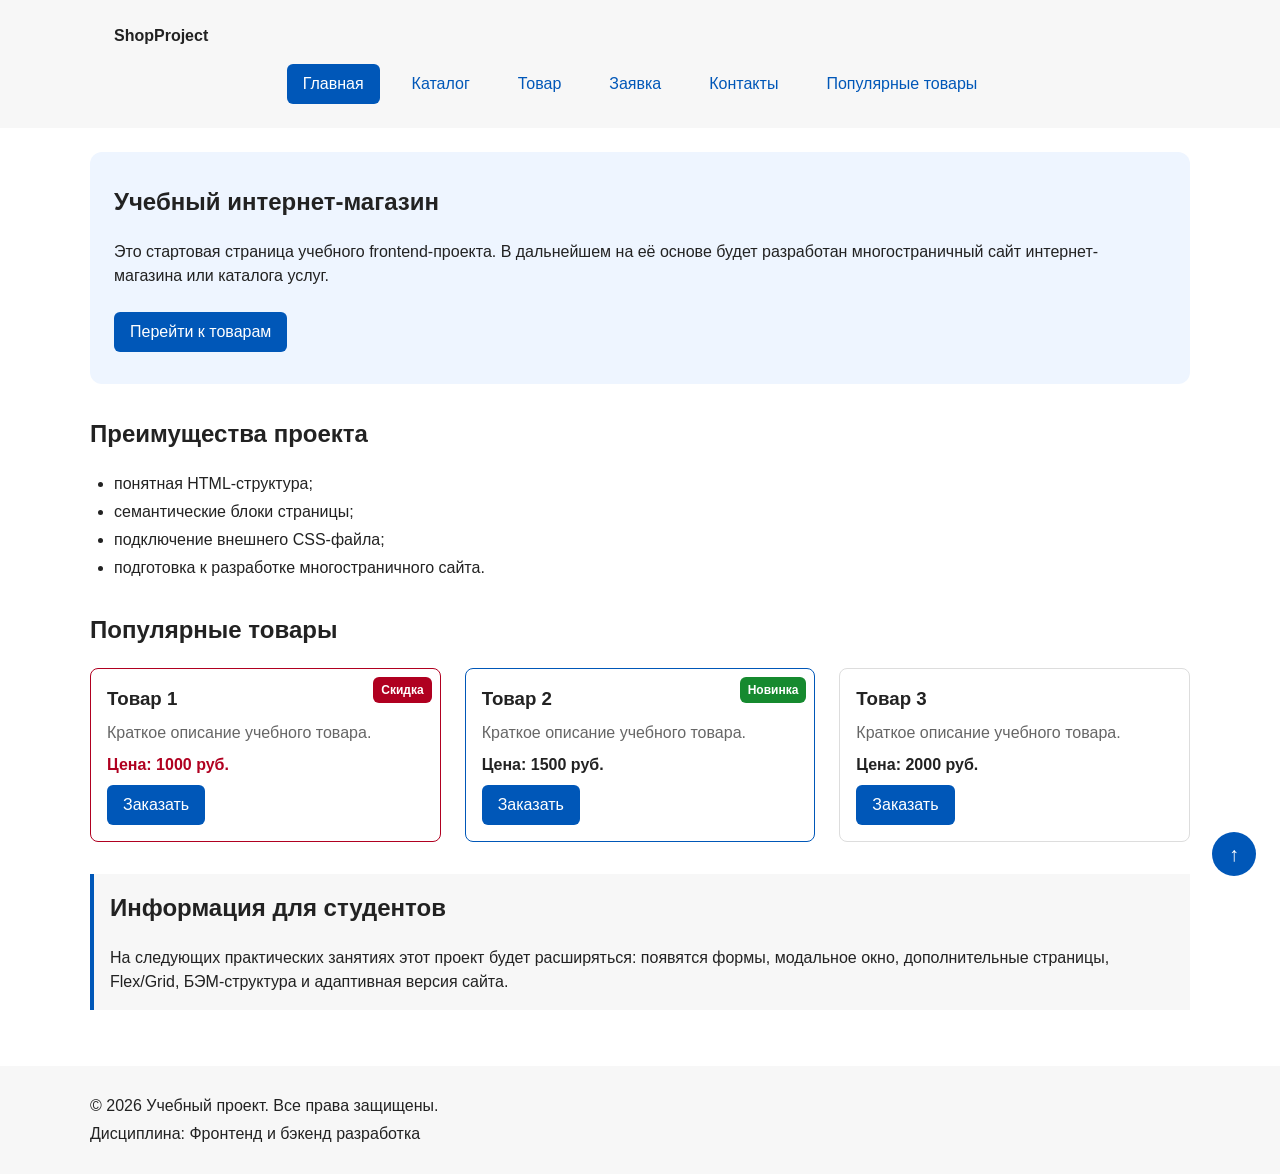
==== commit a9c4f269: "fix: prepare HTML CSS project for submission" ====
--- a/index.html
+++ b/index.html
@@ -10,40 +10,25 @@
 </head>
 <body>
 
-  <!-- Шапка сайта -->
   <header class="site-header">
     <div class="site-header__inner">
       <a class="site-header__logo" href="index.html">ShopProject</a>
 
       <nav class="site-nav" aria-label="Основная навигация">
         <ul class="site-nav__list">
-          <li class="site-nav__item">
-            <a class="site-nav__link site-nav__link--active" href="index.html">Главная</a>
-          </li>
-          <li class="site-nav__item">
-            <a class="site-nav__link" href="catalog.html">Каталог</a>
-          </li>
-          <li class="site-nav__item">
-            <a class="site-nav__link" href="contacts.html">Контакты</a>
-          </li>
-          <li class="site-nav__item">
-            <a class="site-nav__link" href="index.html#advantages">Преимущества</a>
-          </li>
-          <li class="site-nav__item">
-            <a class="site-nav__link" href="index.html#popular">Популярные товары</a>
-          </li>
-          <li class="site-nav__item">
-            <a class="site-nav__link" href="index.html#contacts">Обратная связь</a>
-          </li>
+          <li class="site-nav__item"><a class="site-nav__link site-nav__link--active" href="index.html">Главная</a></li>
+          <li class="site-nav__item"><a class="site-nav__link" href="catalog.html">Каталог</a></li>
+          <li class="site-nav__item"><a class="site-nav__link" href="product.html">Товар</a></li>
+          <li class="site-nav__item"><a class="site-nav__link" href="order.html">Заявка</a></li>
+          <li class="site-nav__item"><a class="site-nav__link" href="contacts.html">Контакты</a></li>
+          <li class="site-nav__item"><a class="site-nav__link" href="index.html#popular">Популярные товары</a></li>
         </ul>
       </nav>
     </div>
   </header>
 
-  <!-- Основное содержимое -->
   <main class="main">
 
-    <!-- Hero-блок -->
     <section class="hero">
       <h1 class="hero__title">Учебный интернет-магазин</h1>
       <p class="hero__text">
@@ -54,7 +39,6 @@
       <a class="button button--primary" href="#popular">Перейти к товарам</a>
     </section>
 
-    <!-- Блок преимуществ -->
     <section class="section" id="advantages">
       <h2 class="section__title">Преимущества проекта</h2>
 
@@ -66,12 +50,12 @@
       </ul>
     </section>
 
-    <!-- Блок популярных товаров -->
     <section class="section" id="popular">
       <h2 class="section__title">Популярные товары</h2>
 
       <div class="products-grid">
-        <article class="product-card">
+        <article class="product-card product-card--discount">
+          <span class="product-card__badge">Скидка</span>
           <h3 class="product-card__title">Товар 1</h3>
           <p class="product-card__description">Краткое описание учебного товара.</p>
           <p class="product-card__price">Цена: 1000 руб.</p>
@@ -80,7 +64,8 @@
           </button>
         </article>
 
-        <article class="product-card">
+        <article class="product-card product-card--featured">
+          <span class="product-card__badge product-card__badge--new">Новинка</span>
           <h3 class="product-card__title">Товар 2</h3>
           <p class="product-card__description">Краткое описание учебного товара.</p>
           <p class="product-card__price">Цена: 1500 руб.</p>
@@ -100,7 +85,6 @@
       </div>
     </section>
 
-    <!-- Дополнительный блок -->
     <aside class="aside-info">
       <h2 class="aside-info__title">Информация для студентов</h2>
       <p class="aside-info__text">
@@ -112,7 +96,6 @@
 
   </main>
 
-  <!-- Модальное окно с формой заявки -->
   <dialog class="order-dialog" id="order-dialog" aria-labelledby="order-dialog-title">
     <h2 class="order-dialog__title" id="order-dialog-title">Оформление заявки</h2>
 
@@ -121,43 +104,21 @@
 
       <div class="order-form__field">
         <label class="order-form__label" for="order-name">Имя</label>
-        <input
-          class="order-form__input"
-          id="order-name"
-          name="name"
-          type="text"
-          placeholder="Введите ваше имя"
-          minlength="2"
-          autocomplete="given-name"
-          required
-        >
+        <input class="order-form__input" id="order-name" name="name" type="text"
+               placeholder="Введите ваше имя" minlength="2" autocomplete="given-name" required>
       </div>
 
       <div class="order-form__field">
         <label class="order-form__label" for="order-email">E-mail</label>
-        <input
-          class="order-form__input"
-          id="order-email"
-          name="email"
-          type="email"
-          placeholder="example@mail.ru"
-          autocomplete="email"
-          required
-        >
+        <input class="order-form__input" id="order-email" name="email" type="email"
+               placeholder="example@mail.ru" autocomplete="email" required>
       </div>
 
       <div class="order-form__field">
         <label class="order-form__label" for="order-phone">Телефон</label>
-        <input
-          class="order-form__input"
-          id="order-phone"
-          name="phone"
-          type="tel"
-          inputmode="tel"
-          placeholder="+7 (900) 000-00-00"
-          pattern="^\+7 \(\d{3}\) \d{3}-\d{2}-\d{2}$"
-          required
-        >
+        <input class="order-form__input" id="order-phone" name="phone" type="tel"
+               inputmode="tel" placeholder="+7 (900) 000-00-00"
+               pattern="^\+7 \(\d{3}\) \d{3}-\d{2}-\d{2}$" required>
         <small class="order-form__hint">Формат: +7 (900) 000-00-00</small>
       </div>
 
@@ -178,13 +139,8 @@
 
       <div class="order-form__field">
         <label class="order-form__label" for="order-comment">Комментарий</label>
-        <textarea
-          class="order-form__textarea"
-          id="order-comment"
-          name="comment"
-          rows="4"
-          placeholder="Укажите дополнительную информацию"
-        ></textarea>
+        <textarea class="order-form__textarea" id="order-comment" name="comment"
+                  rows="4" placeholder="Укажите дополнительную информацию"></textarea>
       </div>
 
       <div class="order-form__field order-form__field--checkbox">
@@ -205,7 +161,8 @@
     Форма успешно отправлена!
   </p>
 
-  <!-- Подвал сайта -->
+  <a class="scroll-top" href="#" aria-label="Наверх">↑</a>
+
   <footer class="site-footer" id="contacts">
     <p class="site-footer__text">&copy; 2026 Учебный проект. Все права защищены.</p>
     <p class="site-footer__text">Дисциплина: Фронтенд и бэкенд разработка</p>
--- a/css/style.css
+++ b/css/style.css
@@ -460,4 +460,110 @@
   padding: var(--space-md);
   border-left: 4px solid var(--color-success);
   background-color: var(--color-success-bg);
+}
+/* ===================================
+   10. Позиционирование
+   =================================== */
+
+/* Sticky-шапка */
+.site-header {
+  position: sticky;
+  top: 0;
+  z-index: 100;
+}
+
+/* Карточка — relative, чтобы бейдж позиционировался относительно неё */
+.product-card {
+  position: relative;
+}
+
+/* Бейдж */
+.product-card__badge {
+  position: absolute;
+  top: var(--space-sm);
+  right: var(--space-sm);
+  padding: 4px 8px;
+  color: var(--color-white);
+  background-color: var(--color-danger);
+  border-radius: var(--radius-sm);
+  font-size: 12px;
+  font-weight: 700;
+  z-index: 1;
+}
+
+.product-card__badge--new {
+  background-color: var(--color-success);
+}
+
+/* Фиксированная кнопка «Наверх» */
+.scroll-top {
+  position: fixed;
+  right: var(--space-lg);
+  bottom: var(--space-lg);
+  z-index: 200;
+
+  display: flex;
+  align-items: center;
+  justify-content: center;
+
+  width: 44px;
+  height: 44px;
+
+  color: var(--color-white);
+  background-color: var(--color-primary);
+  border-radius: 50%;
+  text-decoration: none;
+  font-size: 20px;
+
+  transition: background-color 0.2s ease;
+}
+
+.scroll-top:hover {
+  background-color: var(--color-primary-dark);
+}
+
+.scroll-top:focus-visible {
+  outline: 2px solid var(--color-primary);
+  outline-offset: 3px;
+}
+
+/* ===================================
+   11. Таблица характеристик
+   =================================== */
+
+.product-table {
+  width: 100%;
+  border-collapse: collapse;
+  background-color: var(--color-bg);
+}
+
+.product-table caption {
+  padding: var(--space-sm) 0;
+  font-weight: 700;
+  text-align: left;
+  color: var(--color-text);
+}
+
+.product-table th,
+.product-table td {
+  padding: var(--space-sm) var(--space-md);
+  border: 1px solid var(--color-border);
+  text-align: left;
+}
+
+.product-table th {
+  background-color: var(--color-surface);
+}
+
+/* ===================================
+   12. Страница товара
+   =================================== */
+
+.product-page {
+  display: grid;
+  gap: var(--space-lg);
+}
+
+.product-page .product-card {
+  max-width: 640px;
 }
